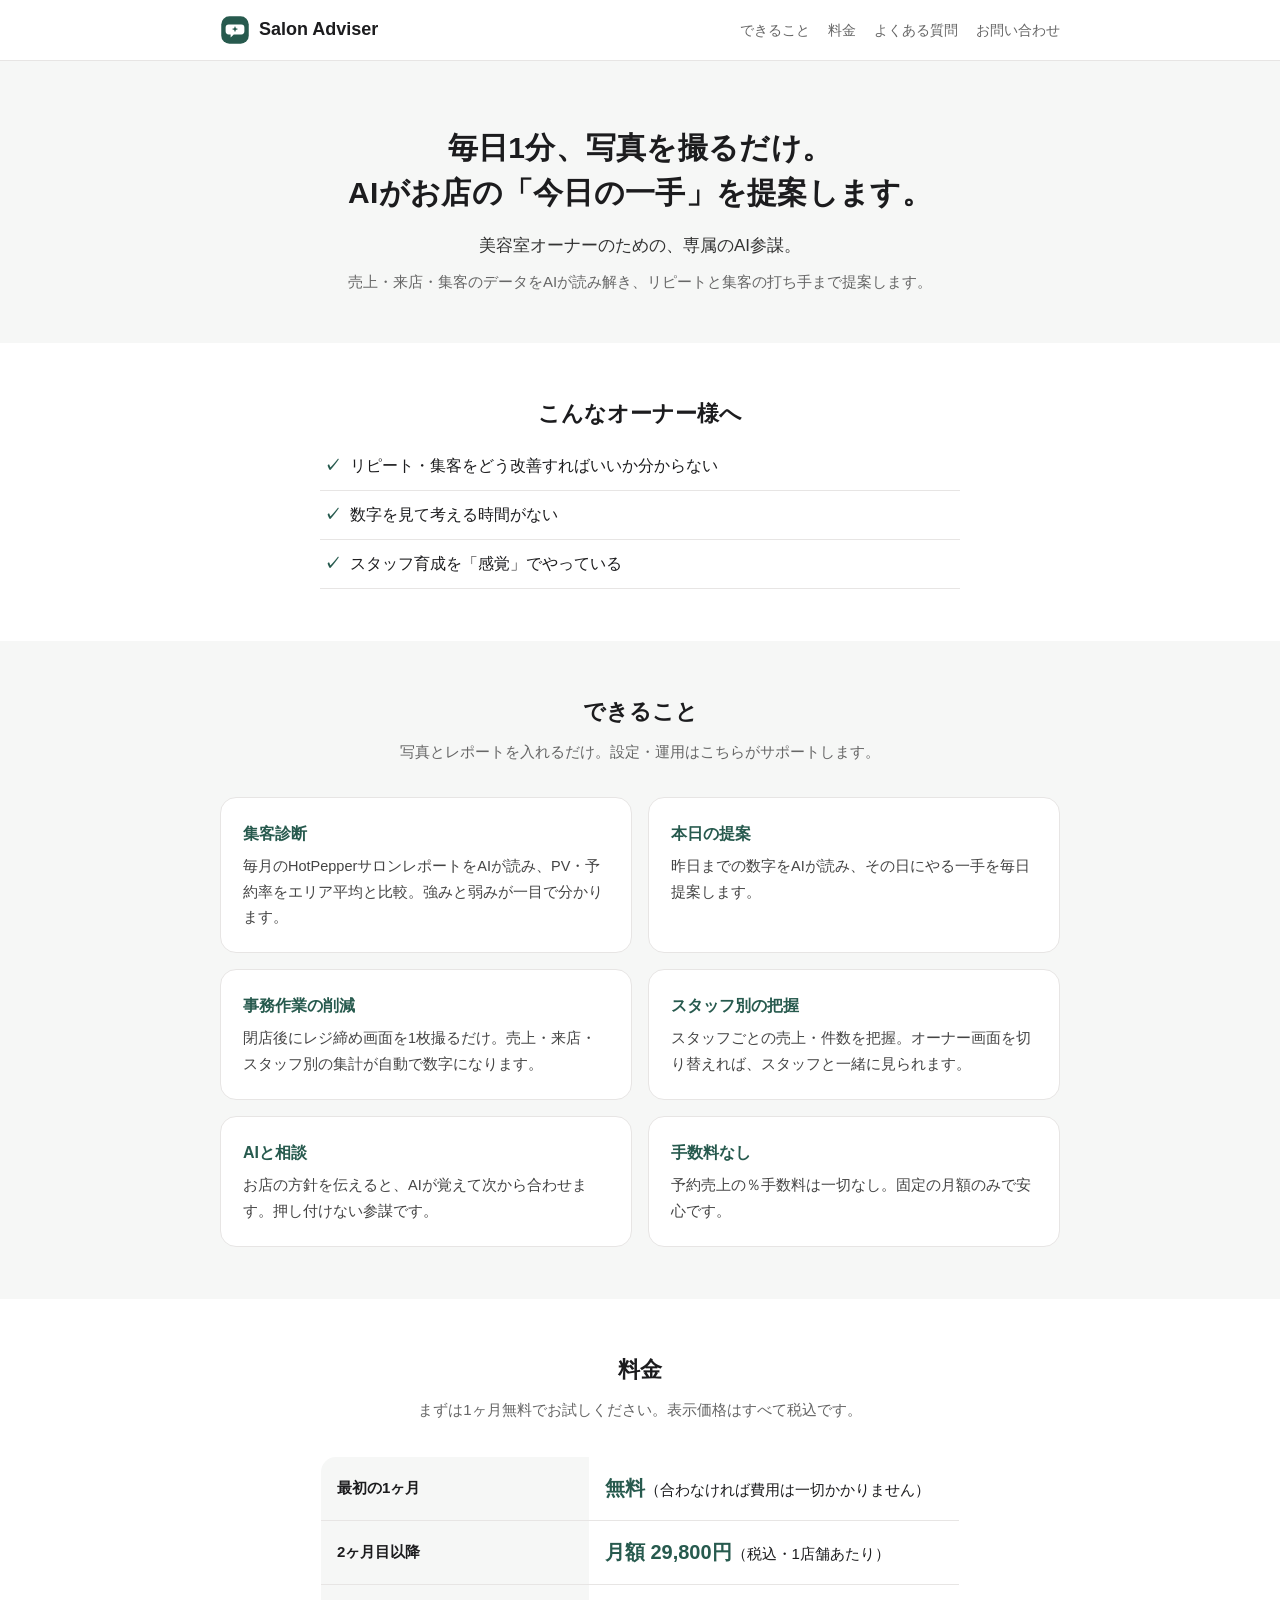
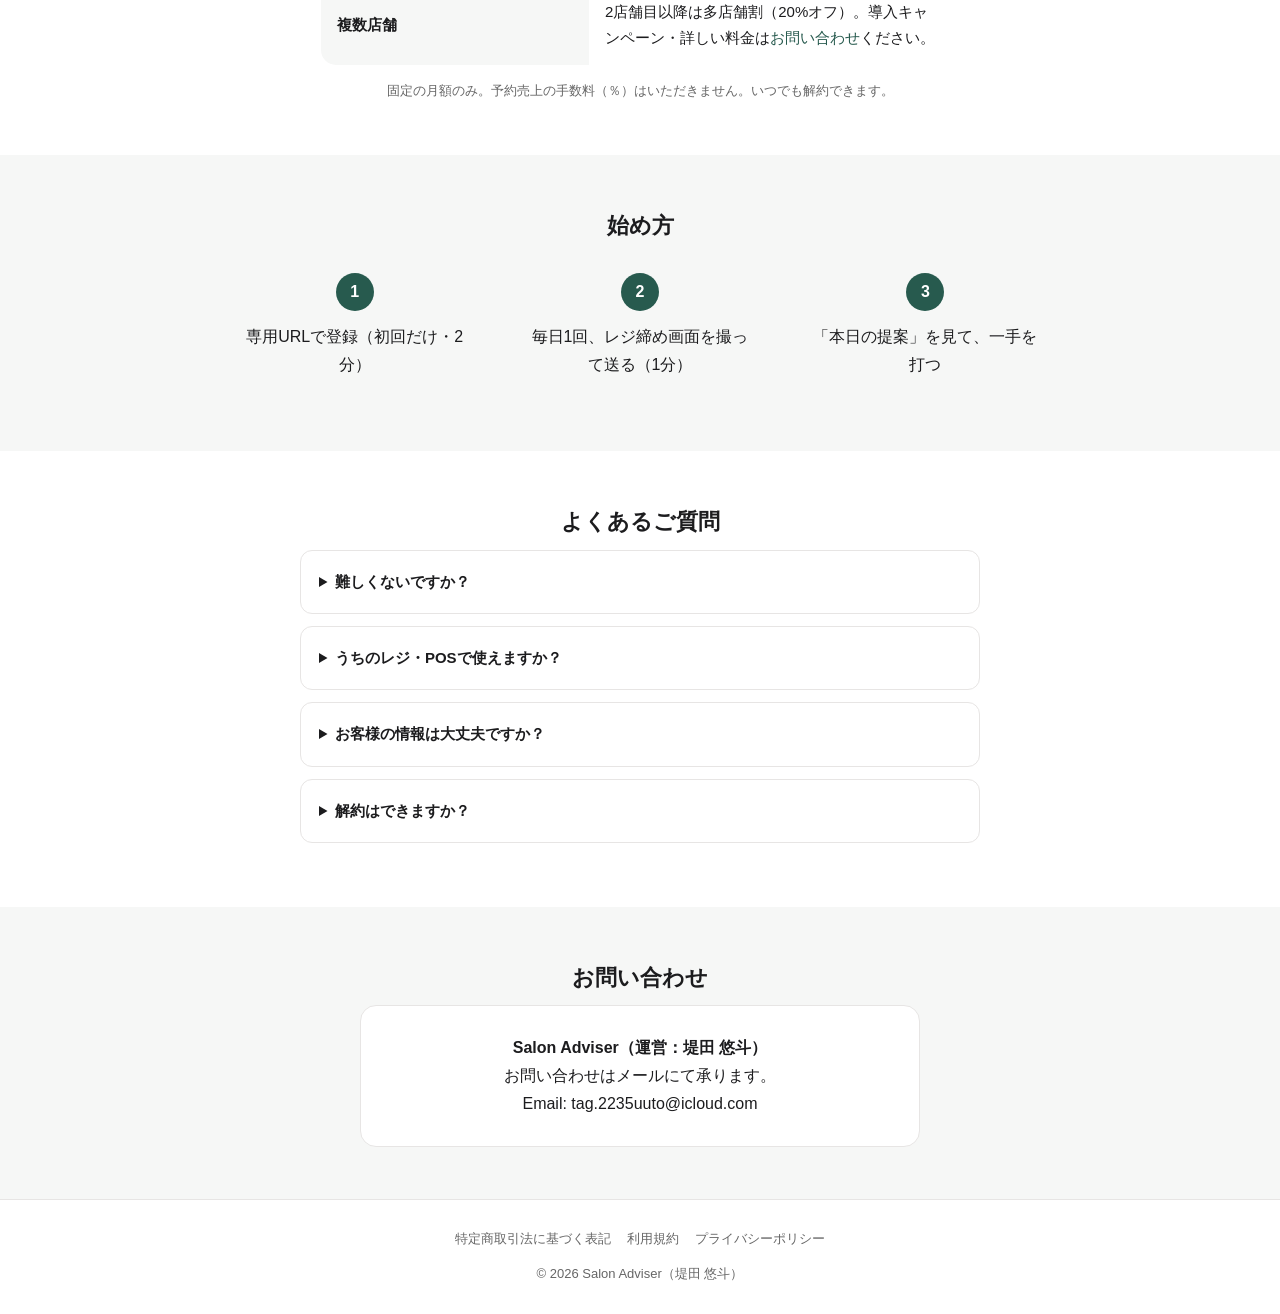
==== index.html @ 4e35f2cd "Salon Adviser LP（紹介・特商法・利用規約・プライバシー）" ====
<!doctype html>
<html lang="ja">
<head>
<meta charset="utf-8">
<meta name="viewport" content="width=device-width, initial-scale=1">
<title>Salon Adviser｜美容室のためのAI参謀</title>
<meta name="description" content="毎日1分、写真を撮るだけ。AIがサロンの数字を読んで『今日の一手』を提案する、美容室向けの専属AIサービス。">
<link rel="stylesheet" href="style.css">
</head>
<body>

<header class="site-header">
  <div class="wrap">
    <span class="brand">
      <svg viewBox="0 0 48 48" aria-hidden="true"><rect x="2" y="2" width="44" height="44" rx="13" fill="#275A4E"/><path d="M14 15 H34 a5 5 0 0 1 5 5 V26 a5 5 0 0 1 -5 5 H22 l-5 5 v-5 H14 a5 5 0 0 1 -5 -5 V20 a5 5 0 0 1 5 -5 Z" fill="#fff"/><path d="M24 17.5 L25.4 21.1 L29 22.5 L25.4 23.9 L24 27.5 L22.6 23.9 L19 22.5 L22.6 21.1 Z" fill="#275A4E"/></svg>
      Salon Adviser
    </span>
    <nav>
      <a href="#features">できること</a>
      <a href="#price">料金</a>
      <a href="#faq">よくある質問</a>
      <a href="#contact">お問い合わせ</a>
    </nav>
  </div>
</header>

<section class="hero">
  <div class="wrap">
    <h1>毎日1分、写真を撮るだけ。<br>AIがお店の「今日の一手」を提案します。</h1>
    <p class="lead">美容室オーナーのための、専属のAI参謀。</p>
    <p class="sub">売上・来店・集客のデータをAIが読み解き、リピートと集客の打ち手まで提案します。</p>
  </div>
</section>

<section class="block" id="target">
  <div class="wrap">
    <h2 class="sec">こんなオーナー様へ</h2>
    <ul class="plain">
      <li>リピート・集客をどう改善すればいいか分からない</li>
      <li>数字を見て考える時間がない</li>
      <li>スタッフ育成を「感覚」でやっている</li>
    </ul>
  </div>
</section>

<section class="block alt" id="features">
  <div class="wrap">
    <h2 class="sec">できること</h2>
    <p class="sec-lead">写真とレポートを入れるだけ。設定・運用はこちらがサポートします。</p>
    <div class="cards">
      <div class="card"><h3>集客診断</h3><p>毎月のHotPepperサロンレポートをAIが読み、PV・予約率をエリア平均と比較。強みと弱みが一目で分かります。</p></div>
      <div class="card"><h3>本日の提案</h3><p>昨日までの数字をAIが読み、その日にやる一手を毎日提案します。</p></div>
      <div class="card"><h3>事務作業の削減</h3><p>閉店後にレジ締め画面を1枚撮るだけ。売上・来店・スタッフ別の集計が自動で数字になります。</p></div>
      <div class="card"><h3>スタッフ別の把握</h3><p>スタッフごとの売上・件数を把握。オーナー画面を切り替えれば、スタッフと一緒に見られます。</p></div>
      <div class="card"><h3>AIと相談</h3><p>お店の方針を伝えると、AIが覚えて次から合わせます。押し付けない参謀です。</p></div>
      <div class="card"><h3>手数料なし</h3><p>予約売上の％手数料は一切なし。固定の月額のみで安心です。</p></div>
    </div>
  </div>
</section>

<section class="block" id="price">
  <div class="wrap">
    <h2 class="sec">料金</h2>
    <p class="sec-lead">まずは1ヶ月無料でお試しください。表示価格はすべて税込です。</p>
    <table class="price-table">
      <tr><th>最初の1ヶ月</th><td><span class="big-price">無料</span>（合わなければ費用は一切かかりません）</td></tr>
      <tr><th>2ヶ月目以降</th><td><span class="big-price">月額 29,800円</span>（税込・1店舗あたり）</td></tr>
      <tr><th>複数店舗</th><td>2店舗目以降は多店舗割（20%オフ）。導入キャンペーン・詳しい料金は<a href="#contact">お問い合わせ</a>ください。</td></tr>
    </table>
    <p class="price-note">固定の月額のみ。予約売上の手数料（％）はいただきません。いつでも解約できます。</p>
  </div>
</section>

<section class="block alt" id="start">
  <div class="wrap">
    <h2 class="sec">始め方</h2>
    <div class="steps">
      <div class="step"><div class="n">1</div><p>専用URLで登録（初回だけ・2分）</p></div>
      <div class="step"><div class="n">2</div><p>毎日1回、レジ締め画面を撮って送る（1分）</p></div>
      <div class="step"><div class="n">3</div><p>「本日の提案」を見て、一手を打つ</p></div>
    </div>
  </div>
</section>

<section class="block" id="faq">
  <div class="wrap">
    <h2 class="sec">よくあるご質問</h2>
    <div class="faq">
      <details><summary>難しくないですか？</summary><p>毎日やるのは写真1枚だけです。初期設定や使い方は、こちらが一緒にサポートします。</p></details>
      <details><summary>うちのレジ・POSで使えますか？</summary><p>写真をAIが読むので、機種を選びません。どのレジ・POSでも大丈夫です。</p></details>
      <details><summary>お客様の情報は大丈夫ですか？</summary><p>お店ごとに領域を分けて保管し、他店から見えることはありません。お客様の氏名・連絡先などの個人情報をAIに送ることはありません。</p></details>
      <details><summary>解約はできますか？</summary><p>いつでも解約できます。縛りはありません。解約された月以降の請求は発生しません。</p></details>
    </div>
  </div>
</section>

<section class="block alt" id="contact">
  <div class="wrap">
    <h2 class="sec">お問い合わせ</h2>
    <div class="contact-box">
      <p><strong>Salon Adviser（運営：堤田 悠斗）</strong></p>
      <p>お問い合わせはメールにて承ります。</p>
      <p>Email: tag.2235uuto@icloud.com</p>
    </div>
  </div>
</section>

<footer class="site-footer">
  <div class="wrap">
    <div class="links">
      <a href="tokushoho.html">特定商取引法に基づく表記</a>
      <a href="terms.html">利用規約</a>
      <a href="privacy.html">プライバシーポリシー</a>
    </div>
    <div class="cc">© 2026 Salon Adviser（堤田 悠斗）</div>
  </div>
</footer>

</body>
</html>
---- style.css ----
:root {
  --brand: #275a4e;
  --brand-hover: #1f4b40;
  --ink: #1c1c1e;
  --muted: #666;
  --line: #e7e5e4;
  --soft: #f6f7f6;
}
* { box-sizing: border-box; margin: 0; padding: 0; }
html { scroll-behavior: smooth; }
body {
  font-family: "Hiragino Sans", "Hiragino Kaku Gothic ProN", "Noto Sans JP", Meiryo, sans-serif;
  color: var(--ink);
  line-height: 1.75;
  background: #fff;
  -webkit-font-smoothing: antialiased;
}
a { color: var(--brand); text-decoration: none; }
a:hover { text-decoration: underline; }
.wrap { max-width: 880px; margin: 0 auto; padding: 0 20px; }

/* Header */
.site-header {
  position: sticky; top: 0; z-index: 10;
  background: rgba(255,255,255,.92); backdrop-filter: blur(8px);
  border-bottom: 1px solid var(--line);
}
.site-header .wrap { display: flex; align-items: center; gap: 10px; height: 60px; }
.brand { display: flex; align-items: center; gap: 9px; font-weight: 700; font-size: 18px; color: var(--ink); }
.brand svg { width: 30px; height: 30px; }
.site-header nav { margin-left: auto; display: flex; gap: 18px; font-size: 14px; }
.site-header nav a { color: var(--muted); }
@media (max-width: 600px) { .site-header nav { display: none; } }

/* Hero */
.hero { padding: 64px 0 48px; text-align: center; background: var(--soft); }
.hero h1 { font-size: 30px; line-height: 1.5; letter-spacing: .01em; }
.hero p.lead { margin-top: 16px; font-size: 17px; color: #333; }
.hero .sub { margin-top: 8px; color: var(--muted); font-size: 15px; }

/* Sections */
section.block { padding: 52px 0; }
section.block.alt { background: var(--soft); }
h2.sec { font-size: 22px; text-align: center; margin-bottom: 8px; }
p.sec-lead { text-align: center; color: var(--muted); margin-bottom: 32px; font-size: 15px; }

/* Feature cards */
.cards { display: grid; grid-template-columns: repeat(2, 1fr); gap: 16px; }
@media (max-width: 600px) { .cards { grid-template-columns: 1fr; } }
.card { background: #fff; border: 1px solid var(--line); border-radius: 16px; padding: 22px; }
.card h3 { font-size: 16px; color: var(--brand); margin-bottom: 6px; }
.card p { font-size: 14.5px; color: #444; }

/* List */
ul.plain { list-style: none; max-width: 640px; margin: 0 auto; }
ul.plain li { padding: 10px 0 10px 30px; position: relative; border-bottom: 1px solid var(--line); }
ul.plain li:before { content: "✓"; position: absolute; left: 4px; color: var(--brand); font-weight: 700; }

/* Steps */
.steps { display: grid; grid-template-columns: repeat(3,1fr); gap: 16px; }
@media (max-width: 600px) { .steps { grid-template-columns: 1fr; } }
.step { text-align: center; padding: 20px; }
.step .n { width: 38px; height: 38px; border-radius: 50%; background: var(--brand); color: #fff; font-weight: 700; display: flex; align-items: center; justify-content: center; margin: 0 auto 12px; }

/* Pricing */
.price-table { width: 100%; border-collapse: collapse; margin: 0 auto; max-width: 640px; background: #fff; border: 1px solid var(--line); border-radius: 16px; overflow: hidden; }
.price-table th, .price-table td { padding: 14px 16px; text-align: left; border-bottom: 1px solid var(--line); font-size: 15px; }
.price-table th { background: var(--soft); font-weight: 600; width: 42%; }
.price-table tr:last-child td, .price-table tr:last-child th { border-bottom: 0; }
.price-note { text-align: center; color: var(--muted); font-size: 13px; margin-top: 14px; }
.big-price { font-size: 20px; font-weight: 700; color: var(--brand); }

/* FAQ */
.faq { max-width: 680px; margin: 0 auto; }
.faq details { border: 1px solid var(--line); border-radius: 12px; padding: 4px 18px; margin-bottom: 12px; background: #fff; }
.faq summary { font-weight: 600; padding: 14px 0; cursor: pointer; font-size: 15px; }
.faq details p { padding-bottom: 14px; color: #444; font-size: 14.5px; }

/* Legal / doc pages */
.doc { padding: 48px 0 64px; }
.doc h1 { font-size: 24px; margin-bottom: 6px; }
.doc .updated { color: var(--muted); font-size: 13px; margin-bottom: 28px; }
.doc h2 { font-size: 17px; margin: 26px 0 8px; }
.doc p, .doc li { font-size: 15px; color: #333; margin-bottom: 10px; }
.doc ul, .doc ol { padding-left: 22px; }
.doc .note { background: var(--soft); border-radius: 10px; padding: 14px 16px; font-size: 13.5px; color: #555; }
.doc table.kv { width: 100%; border-collapse: collapse; border: 1px solid var(--line); border-radius: 12px; overflow: hidden; }
.doc table.kv th, .doc table.kv td { padding: 12px 14px; text-align: left; border-bottom: 1px solid var(--line); font-size: 14.5px; vertical-align: top; }
.doc table.kv th { background: var(--soft); font-weight: 600; width: 34%; }
.doc table.kv tr:last-child th, .doc table.kv tr:last-child td { border-bottom: 0; }
.todo { color: #b45309; font-weight: 600; }

/* Contact */
.contact-box { max-width: 560px; margin: 0 auto; text-align: center; background: #fff; border: 1px solid var(--line); border-radius: 16px; padding: 28px; }

/* Footer */
.site-footer { border-top: 1px solid var(--line); padding: 28px 0; color: var(--muted); font-size: 13px; }
.site-footer .links { display: flex; flex-wrap: wrap; gap: 16px; justify-content: center; margin-bottom: 12px; }
.site-footer .links a { color: var(--muted); }
.site-footer .cc { text-align: center; }
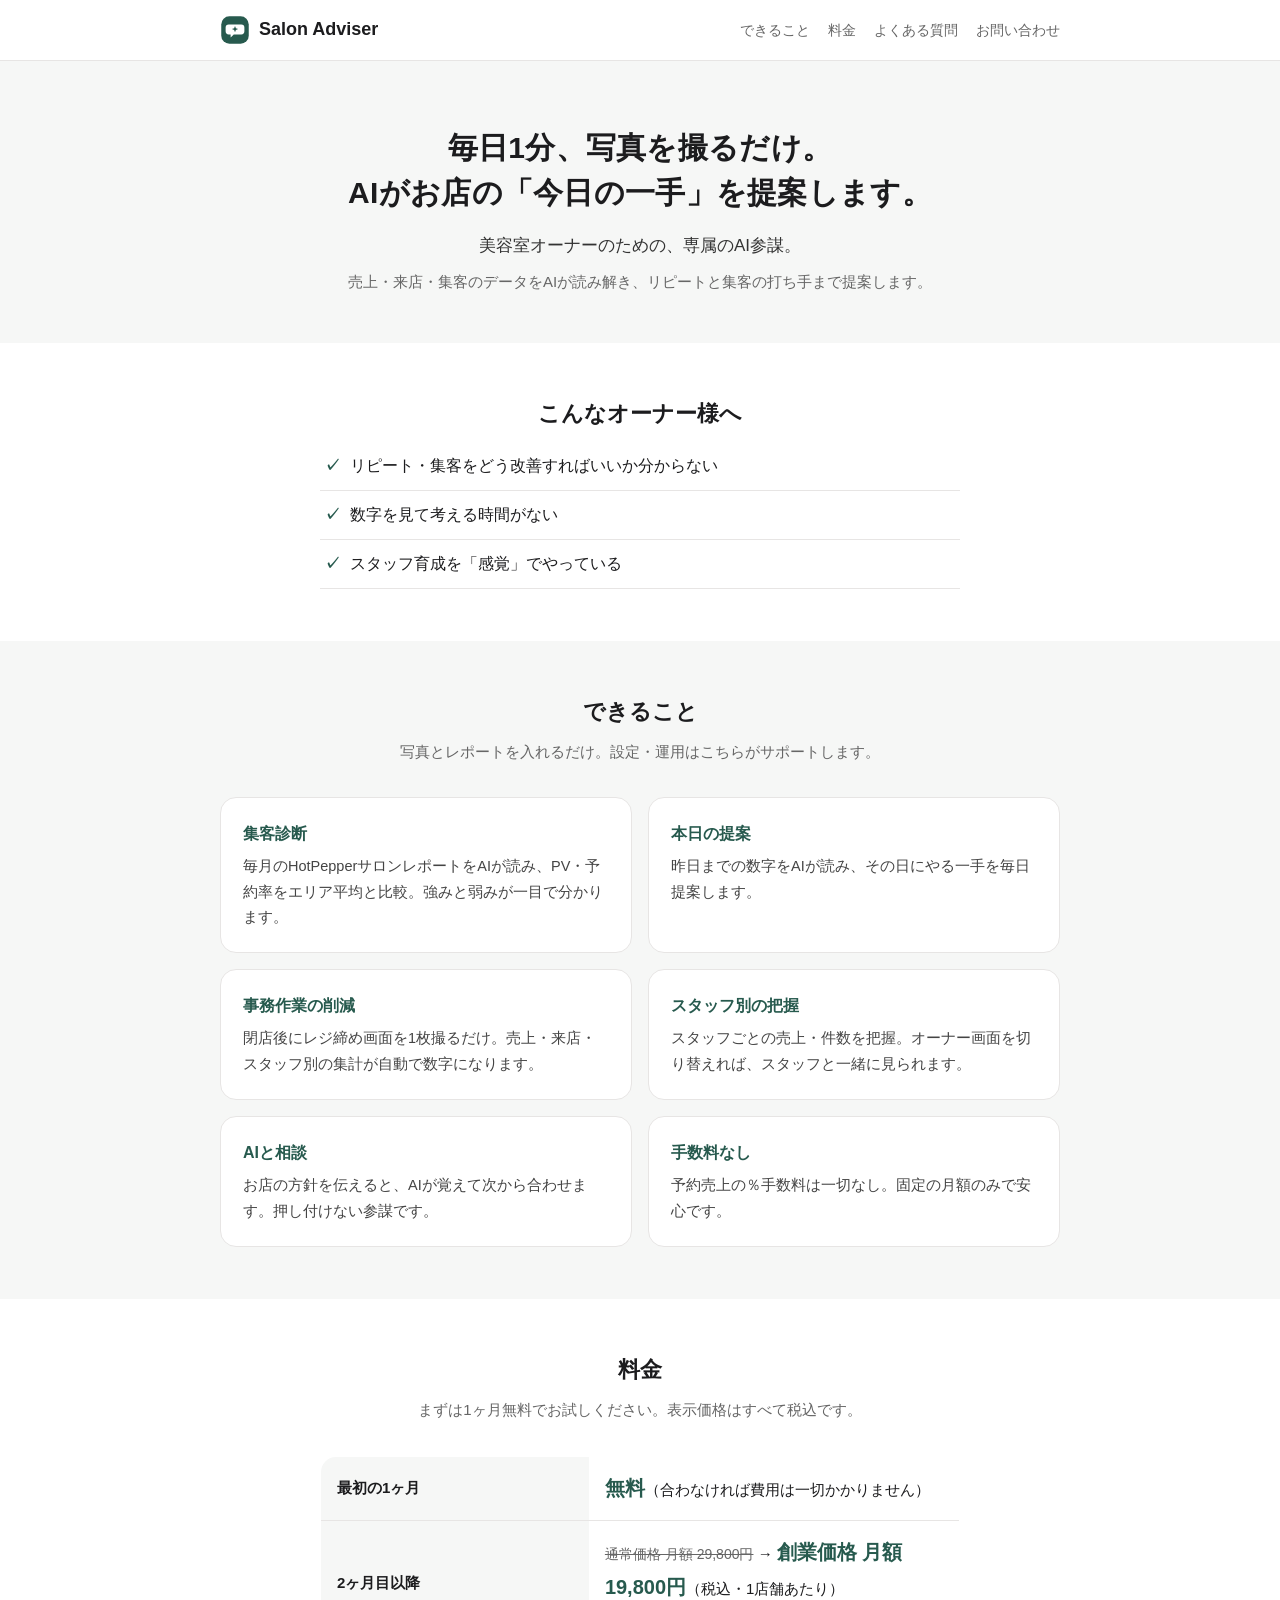
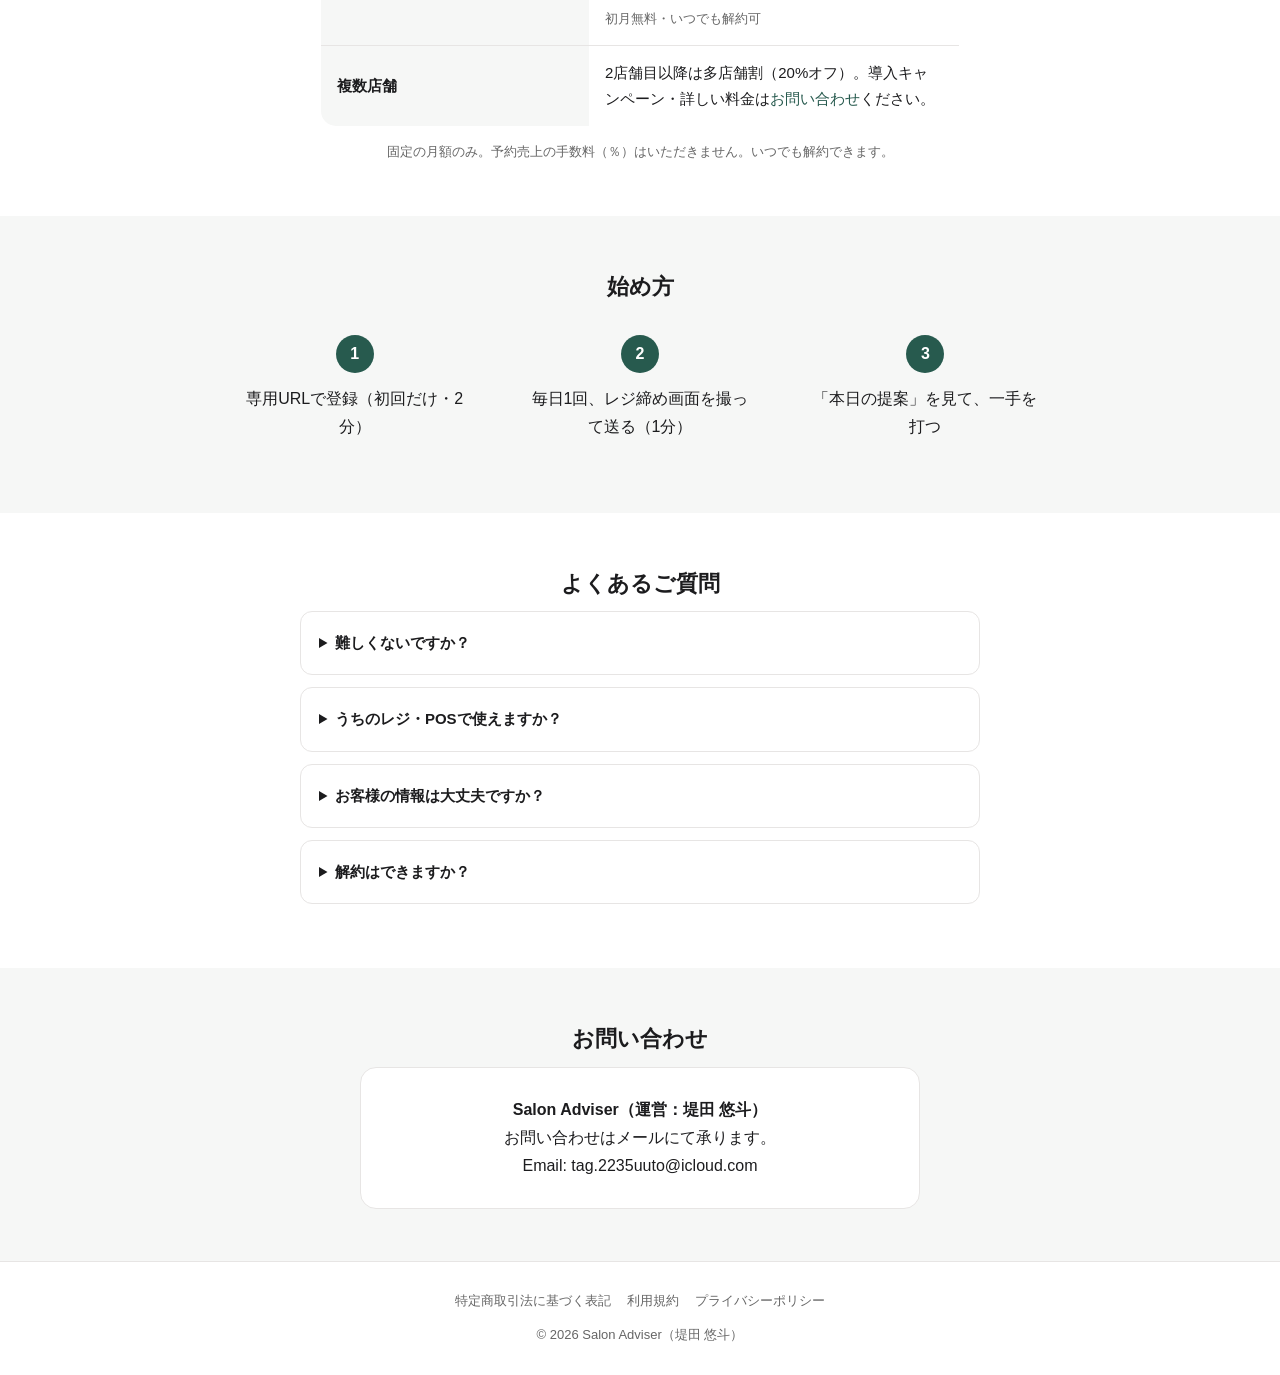
==== commit 42fd543d: "料金をアンカー表記に統一（通常29,800円→創業価格19,800円・税込）— チラシと整合 Co-Authored-By: Claude Fable 5 <noreply@anthropic.com" ====
--- a/index.html
+++ b/index.html
@@ -64,7 +64,7 @@
     <p class="sec-lead">まずは1ヶ月無料でお試しください。表示価格はすべて税込です。</p>
     <table class="price-table">
       <tr><th>最初の1ヶ月</th><td><span class="big-price">無料</span>（合わなければ費用は一切かかりません）</td></tr>
-      <tr><th>2ヶ月目以降</th><td><span class="big-price">月額 29,800円</span>（税込・1店舗あたり）</td></tr>
+      <tr><th>2ヶ月目以降</th><td><span class="old-price">通常価格 月額 29,800円</span> → <span class="big-price">創業価格 月額 19,800円</span>（税込・1店舗あたり）<br><span class="price-sub">初月無料・いつでも解約可</span></td></tr>
       <tr><th>複数店舗</th><td>2店舗目以降は多店舗割（20%オフ）。導入キャンペーン・詳しい料金は<a href="#contact">お問い合わせ</a>ください。</td></tr>
     </table>
     <p class="price-note">固定の月額のみ。予約売上の手数料（％）はいただきません。いつでも解約できます。</p>
--- a/style.css
+++ b/style.css
@@ -69,6 +69,8 @@
 .price-table tr:last-child td, .price-table tr:last-child th { border-bottom: 0; }
 .price-note { text-align: center; color: var(--muted); font-size: 13px; margin-top: 14px; }
 .big-price { font-size: 20px; font-weight: 700; color: var(--brand); }
+.old-price { text-decoration: line-through; color: var(--muted); font-size: 14px; }
+.price-sub { color: var(--muted); font-size: 13px; }
 
 /* FAQ */
 .faq { max-width: 680px; margin: 0 auto; }
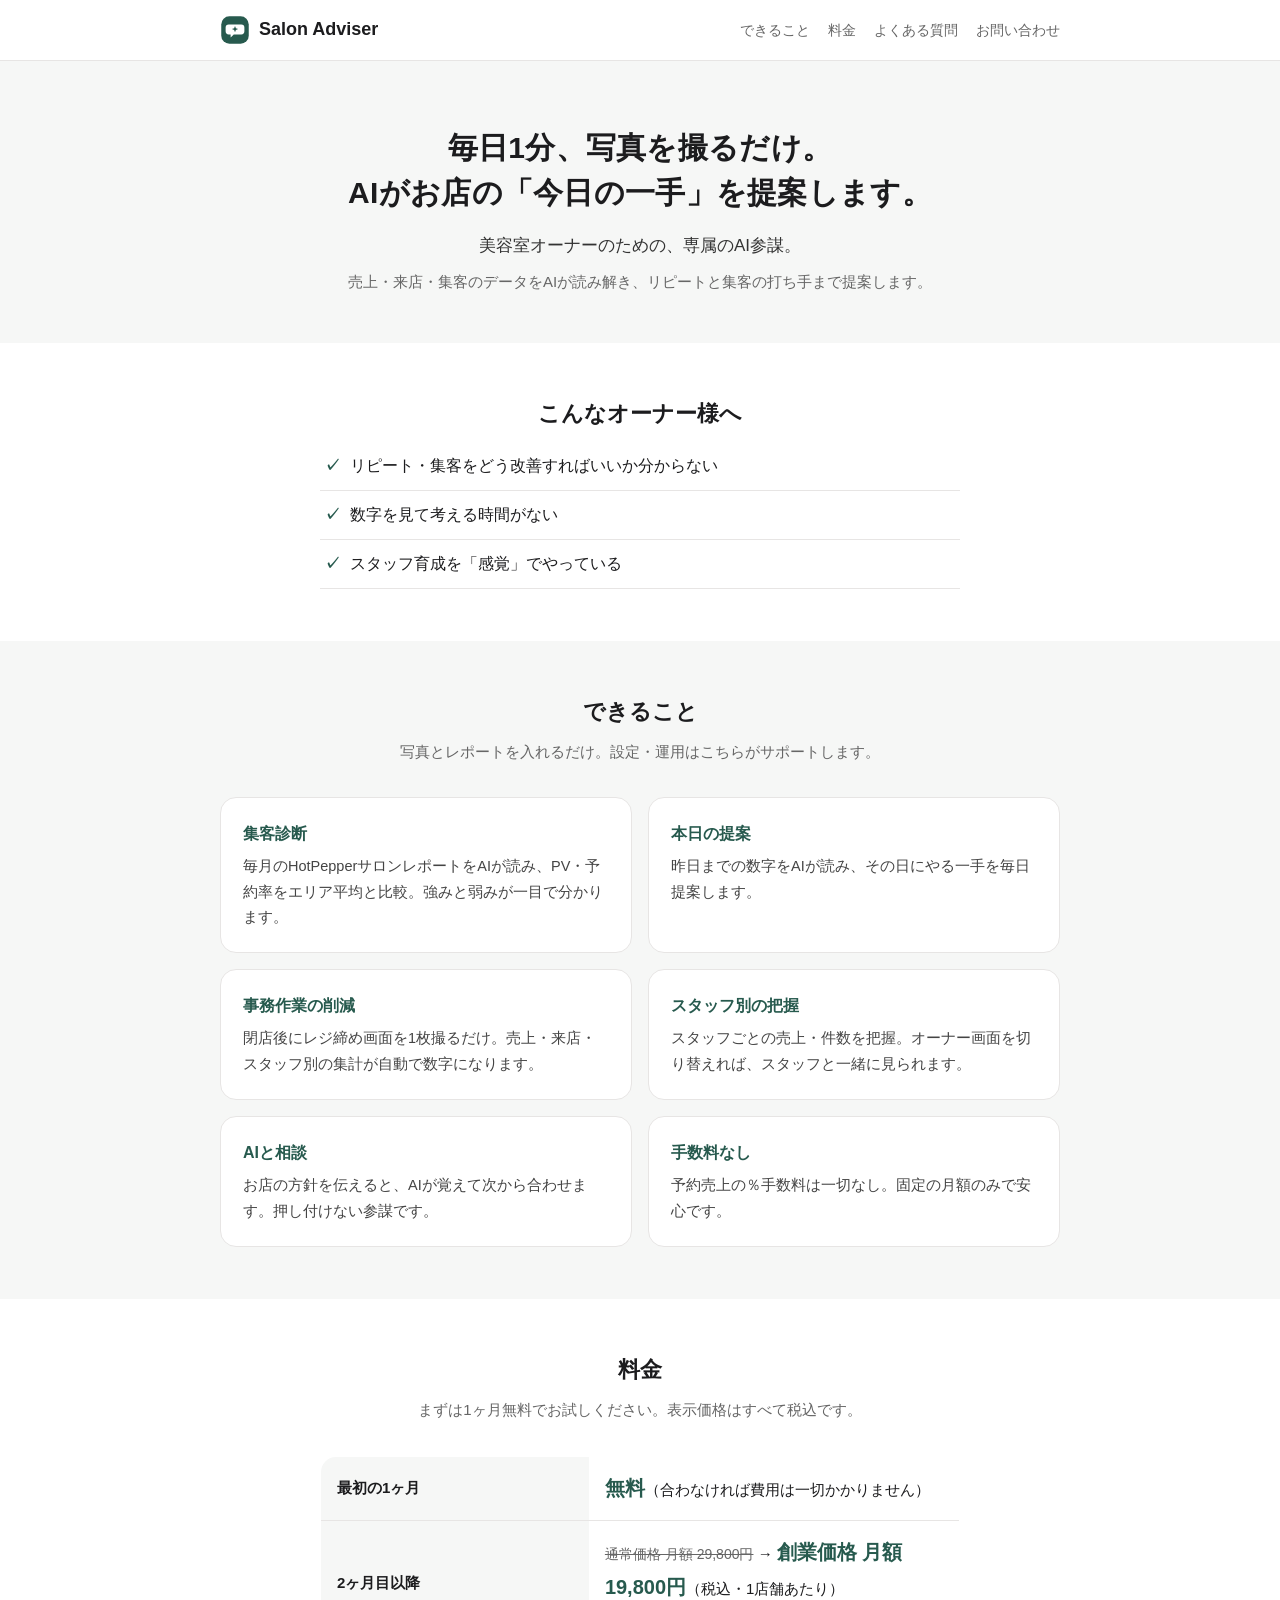
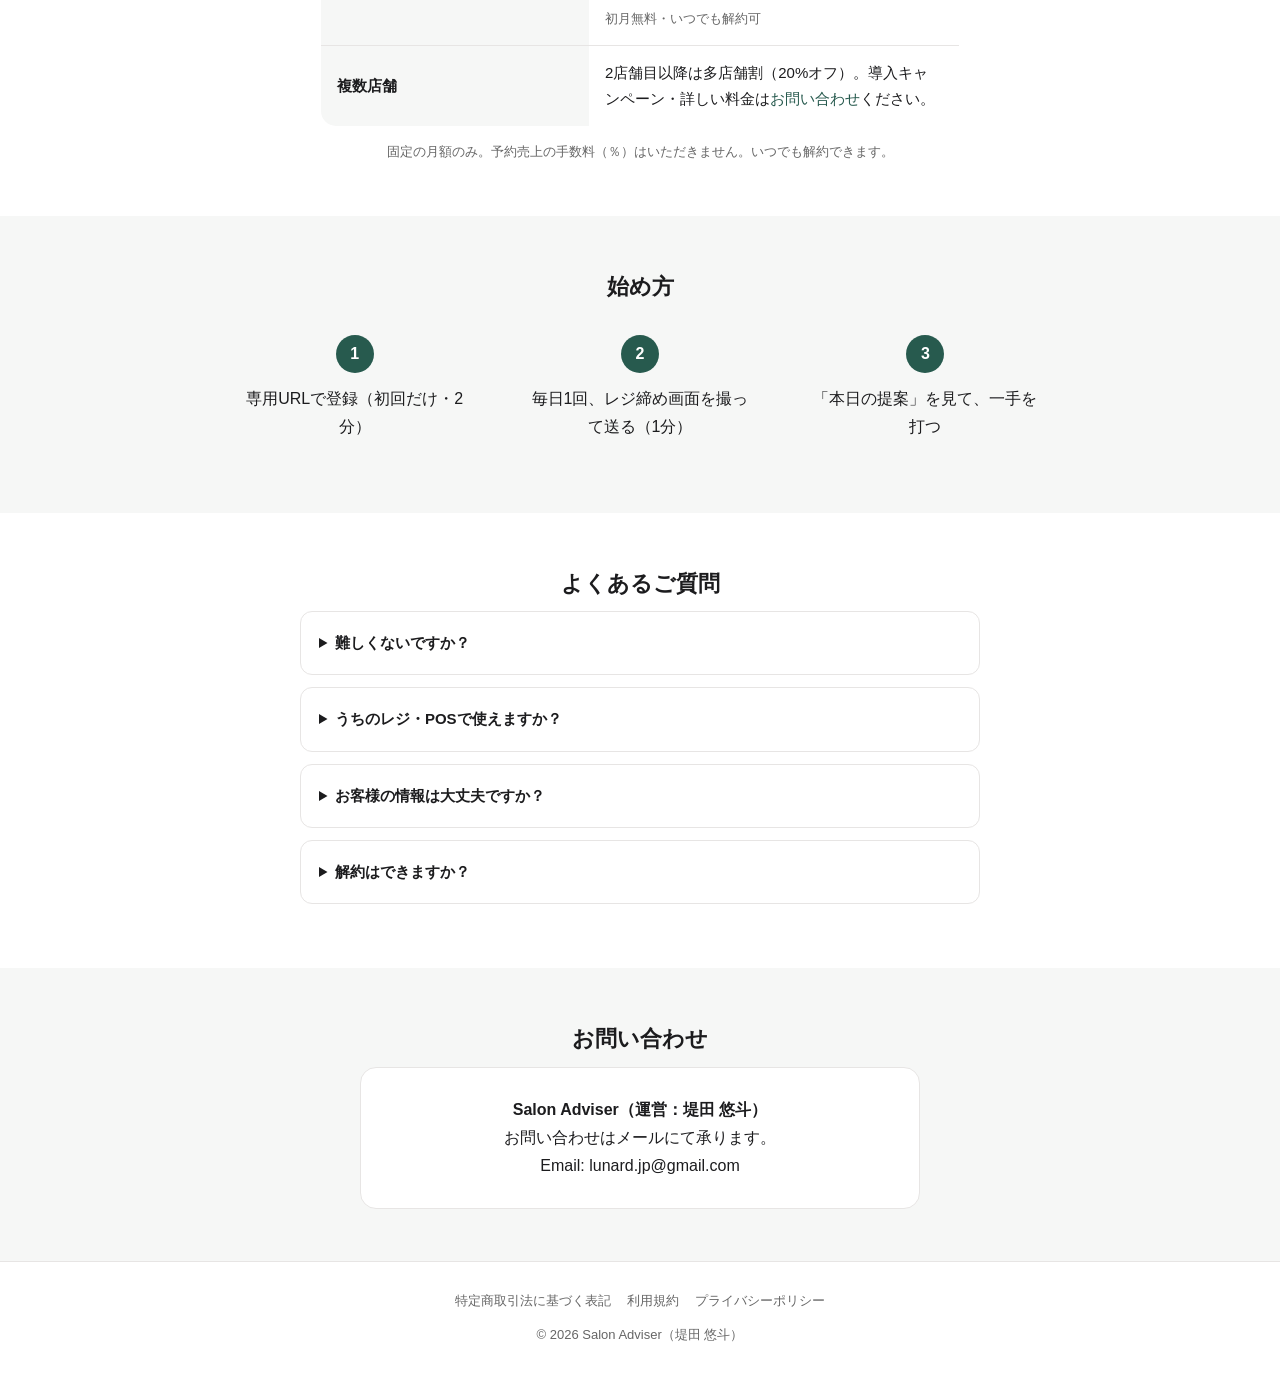
==== commit 573fc9ea: "連絡先を事業用アドレス lunard.jp@gmail.com に差し替え Co-Authored-By: Claude Fable 5 <noreply@anthropic.com>" ====
--- a/index.html
+++ b/index.html
@@ -100,7 +100,7 @@
     <div class="contact-box">
       <p><strong>Salon Adviser（運営：堤田 悠斗）</strong></p>
       <p>お問い合わせはメールにて承ります。</p>
-      <p>Email: tag.2235uuto@icloud.com</p>
+      <p>Email: lunard.jp@gmail.com</p>
     </div>
   </div>
 </section>
